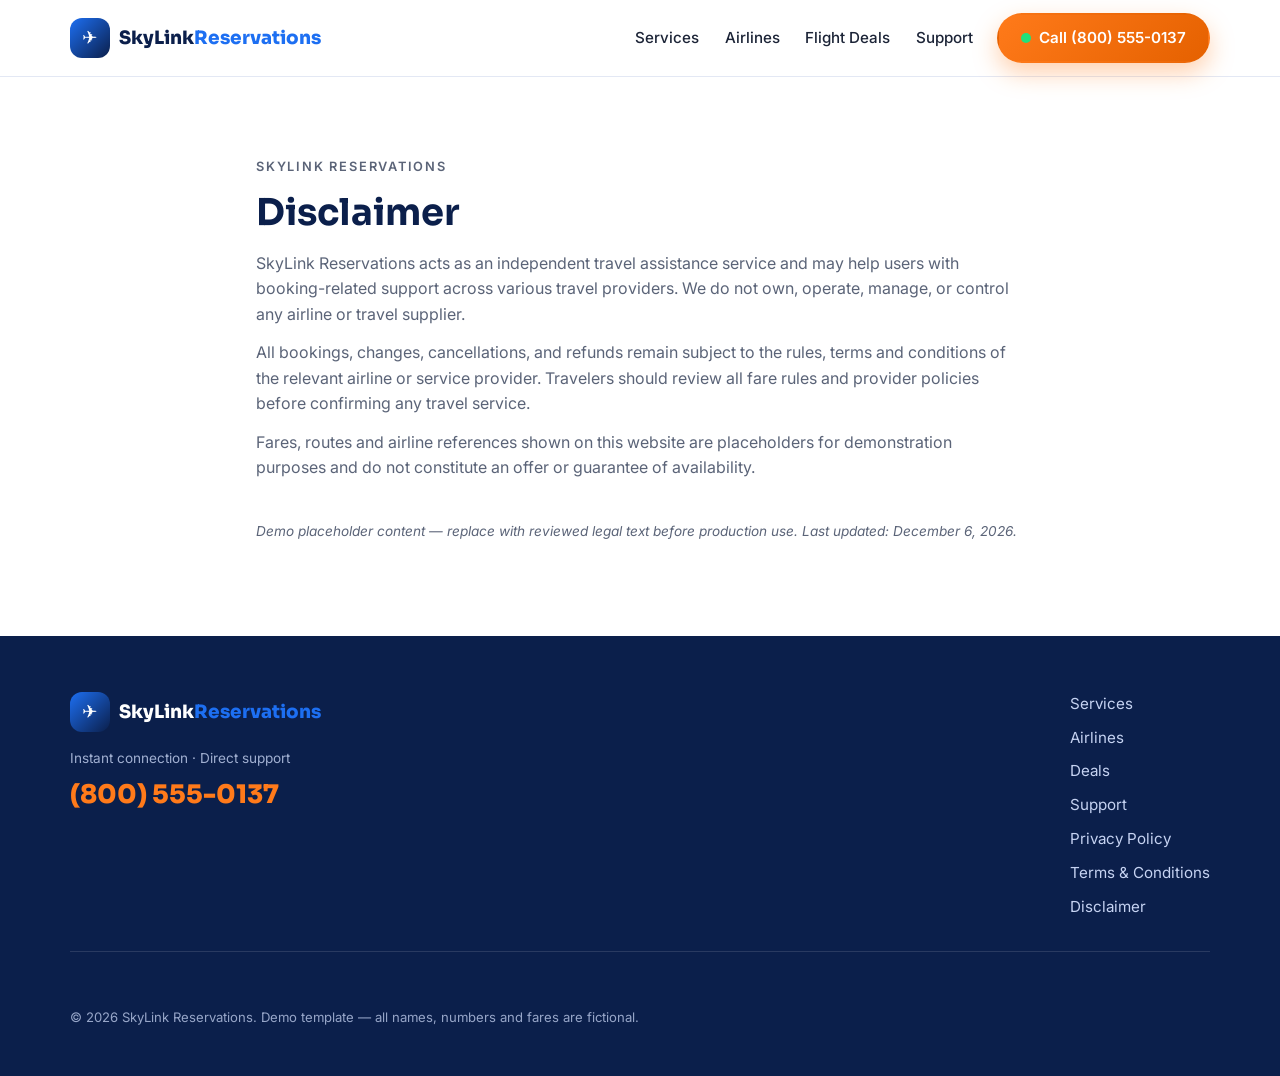
==== disclaimer.html @ 02e794c7 "Add files via upload" ====
<!DOCTYPE html>
<html lang="en">
<head>
  <meta charset="UTF-8" />
  <meta name="viewport" content="width=device-width, initial-scale=1.0" />
  <title>Disclaimer | SkyLink Reservations</title>
  <meta name="description" content="Disclaimer for SkyLink Reservations." />
  <link rel="preconnect" href="https://fonts.googleapis.com" />
  <link href="https://fonts.googleapis.com/css2?family=Sora:wght@400;600;700;800&family=Inter:wght@400;500;600&display=swap" rel="stylesheet" />
  <link rel="stylesheet" href="style.css" />
</head>
<body>

  <header class="site-header">
    <div class="container header-inner">
      <a class="brand" href="index.html">
        <span class="brand-icon">✈</span>
        <span class="brand-name">SkyLink<em>Reservations</em></span>
      </a>
      <nav class="main-nav">
        <a href="index.html#services">Services</a>
        <a href="index.html#airlines">Airlines</a>
        <a href="index.html#deals">Flight Deals</a>
        <a href="index.html#support">Support</a>
      </nav>
      <a class="btn btn-call header-call" href="tel:+18005550137">
        <span class="pulse-dot"></span> Call (800) 555-0137
      </a>
    </div>
  </header>

  <section class="section">
    <div class="container legal-page">
      <p class="eyebrow">SkyLink Reservations</p>
      <h1 class="section-title left">Disclaimer</h1>
      
      <p>SkyLink Reservations acts as an independent travel assistance service and may help users with booking-related support across various travel providers. We do not own, operate, manage, or control any airline or travel supplier.</p>
      <p>All bookings, changes, cancellations, and refunds remain subject to the rules, terms and conditions of the relevant airline or service provider. Travelers should review all fare rules and provider policies before confirming any travel service.</p>
      <p>Fares, routes and airline references shown on this website are placeholders for demonstration purposes and do not constitute an offer or guarantee of availability.</p>

      <p class="legal-note"><em>Demo placeholder content — replace with reviewed legal text before production use. Last updated: <span class="legal-date"></span>.</em></p>
    </div>
  </section>

  <footer class="site-footer">
    <div class="container footer-grid">
      <div>
        <a class="brand footer-brand" href="index.html">
          <span class="brand-icon">✈</span>
          <span class="brand-name">SkyLink<em>Reservations</em></span>
        </a>
        <p class="footer-call">Instant connection · Direct support</p>
        <a class="footer-phone" href="tel:+18005550137">(800) 555-0137</a>
      </div>
      <div class="footer-links">
        <a href="index.html#services">Services</a>
        <a href="index.html#airlines">Airlines</a>
        <a href="index.html#deals">Deals</a>
        <a href="index.html#support">Support</a>
        <a href="privacy-policy.html">Privacy Policy</a>
        <a href="terms.html">Terms &amp; Conditions</a>
        <a href="disclaimer.html">Disclaimer</a>
      </div>
    </div>
    <div class="container footer-disclaimer">
      <p class="footer-copy">© <span id="year"></span> SkyLink Reservations. Demo template — all names, numbers and fares are fictional.</p>
    </div>
  </footer>

  <script src="script.js"></script>
</body>
</html>
---- style.css ----
:root{
  --navy:#0b1f4b;
  --navy-2:#12295e;
  --blue:#1d6ff2;
  --blue-dark:#0f4fc4;
  --orange:#ff7a1a;
  --orange-dark:#e56100;
  --ink:#1c2437;
  --muted:#5b6478;
  --bg:#f5f7fc;
  --line:#e3e8f4;
  --white:#ffffff;
  --radius:18px;
  --shadow:0 18px 45px rgba(11,31,75,.12);
  --shadow-sm:0 8px 24px rgba(11,31,75,.08);
}

*{margin:0;padding:0;box-sizing:border-box}
html{scroll-behavior:smooth}
body{
  font-family:'Inter',system-ui,-apple-system,sans-serif;
  color:var(--ink);
  background:var(--white);
  line-height:1.6;
}
h1,h2,h3,h4{font-family:'Sora',sans-serif;line-height:1.2}
.container{width:min(1140px,92%);margin:0 auto}

/* ---------- Buttons ---------- */
.btn{
  display:inline-flex;align-items:center;gap:.55rem;
  padding:.7rem 1.35rem;border-radius:999px;
  font-weight:600;font-size:.95rem;text-decoration:none;
  border:2px solid transparent;cursor:pointer;
  transition:transform .18s ease,box-shadow .18s ease,background .18s ease;
  white-space:nowrap;
}
.btn:active{transform:scale(.97)}
.btn-call{
  background:linear-gradient(135deg,var(--orange),var(--orange-dark));
  color:#fff;box-shadow:0 10px 24px rgba(255,122,26,.35);
}
.btn-call:hover{transform:translateY(-2px);box-shadow:0 14px 30px rgba(255,122,26,.45)}
.btn-ghost{
  background:rgba(255,255,255,.08);color:#fff;
  border-color:rgba(255,255,255,.45);
}
.btn-ghost:hover{background:rgba(255,255,255,.18)}
.section .btn-ghost,.deal-card .btn-ghost{
  background:#fff;color:var(--blue);border-color:var(--blue);
}
.section .btn-ghost:hover,.deal-card .btn-ghost:hover{background:var(--blue);color:#fff}
.btn-lg{padding:.95rem 1.8rem;font-size:1.05rem}
.btn-block{width:100%;justify-content:center}

.pulse-dot{
  width:10px;height:10px;border-radius:50%;
  background:#22e07a;display:inline-block;flex:0 0 auto;
  box-shadow:0 0 0 0 rgba(34,224,122,.7);
  animation:pulse 1.6s infinite;
}
@keyframes pulse{
  0%{box-shadow:0 0 0 0 rgba(34,224,122,.7)}
  70%{box-shadow:0 0 0 10px rgba(34,224,122,0)}
  100%{box-shadow:0 0 0 0 rgba(34,224,122,0)}
}

/* ---------- Header ---------- */
.site-header{
  position:sticky;top:0;z-index:50;
  background:rgba(255,255,255,.92);backdrop-filter:blur(10px);
  border-bottom:1px solid var(--line);
}
.header-inner{display:flex;align-items:center;gap:1.5rem;padding:.8rem 0}
.brand{display:flex;align-items:center;gap:.55rem;text-decoration:none}
.brand-icon{
  width:40px;height:40px;border-radius:12px;display:grid;place-items:center;
  background:linear-gradient(135deg,var(--blue),var(--navy));color:#fff;font-size:1.15rem;
}
.brand-name{font-family:'Sora',sans-serif;font-weight:800;color:var(--navy);font-size:1.15rem}
.brand-name em{font-style:normal;color:var(--blue)}
.main-nav{display:flex;gap:1.6rem;margin-left:auto}
.main-nav a{
  text-decoration:none;color:var(--ink);font-weight:500;font-size:.95rem;
  position:relative;padding:.2rem 0;
}
.main-nav a::after{
  content:"";position:absolute;left:0;bottom:-3px;height:2px;width:0;
  background:var(--orange);transition:width .25s ease;
}
.main-nav a:hover::after{width:100%}
.nav-toggle{
  display:none;background:none;border:none;font-size:1.5rem;color:var(--navy);cursor:pointer;
}

/* ---------- Hero ---------- */
.hero{position:relative;overflow:hidden;color:#fff;background:var(--navy)}
.hero-bg{
  position:absolute;inset:0;
  background:
    radial-gradient(720px 420px at 85% 10%,rgba(29,111,242,.55),transparent 60%),
    radial-gradient(520px 380px at 10% 90%,rgba(255,122,26,.28),transparent 60%),
    linear-gradient(160deg,var(--navy) 0%,var(--navy-2) 55%,#0d2a63 100%);
}
.hero-bg::after{
  content:"";position:absolute;inset:0;opacity:.07;
  background-image:repeating-linear-gradient(45deg,#fff 0 1px,transparent 1px 14px);
}
.hero-inner{
  position:relative;display:grid;grid-template-columns:1.15fr .85fr;
  gap:3rem;align-items:center;padding:5rem 0 4.5rem;
}
.eyebrow{
  font-size:.8rem;font-weight:600;letter-spacing:.14em;text-transform:uppercase;
  color:var(--orange);margin-bottom:1rem;
}
.hero h1{font-size:clamp(2rem,4.4vw,3.3rem);font-weight:800;margin-bottom:1.1rem}
.hero h1 span{
  background:linear-gradient(90deg,#8db6ff,#fff);
  -webkit-background-clip:text;background-clip:text;color:transparent;
}
.hero-sub{font-size:1.08rem;color:#ccd8f5;max-width:34rem;margin-bottom:1.8rem}
.hero-actions{display:flex;flex-wrap:wrap;gap:1rem;margin-bottom:.9rem}
.wait-time{color:#aebcE4;font-size:.92rem}
.wait-time strong{color:#22e07a}
.hero-chips{
  list-style:none;display:flex;flex-wrap:wrap;gap:.7rem;margin-top:1.6rem;
}
.hero-chips li{
  background:rgba(255,255,255,.1);border:1px solid rgba(255,255,255,.2);
  padding:.5rem 1rem;border-radius:999px;font-size:.88rem;font-weight:500;
}

/* Hero callback card */
.hero-card{
  background:#fff;color:var(--ink);border-radius:var(--radius);
  box-shadow:var(--shadow);padding:1.8rem;
}
.hero-card-head{display:flex;flex-direction:column;gap:.4rem;margin-bottom:1.2rem}
.hero-card-head h3{font-size:1.35rem;color:var(--navy)}
.live-badge{
  display:inline-flex;align-items:center;gap:.45rem;
  font-size:.72rem;font-weight:700;letter-spacing:.12em;color:#0c9b58;
}
.callback-form{display:flex;flex-direction:column;gap:1rem}
.callback-form label{
  font-size:.85rem;font-weight:600;color:var(--muted);
  display:flex;flex-direction:column;gap:.35rem;
}
.callback-form input,.callback-form select{
  padding:.75rem .9rem;border:1.5px solid var(--line);border-radius:12px;
  font:inherit;font-size:.95rem;color:var(--ink);background:var(--bg);
  transition:border-color .2s,box-shadow .2s;
}
.callback-form input:focus,.callback-form select:focus{
  outline:none;border-color:var(--blue);box-shadow:0 0 0 3px rgba(29,111,242,.15);
  background:#fff;
}
.form-note{font-size:.82rem;color:var(--muted);text-align:center}
.form-note.success{color:#0c9b58;font-weight:600}
.form-note.error{color:#d92d20;font-weight:600}

/* ---------- Trust bar ---------- */
.trust-bar{background:var(--blue);color:#fff}
.trust-grid{
  display:grid;grid-template-columns:repeat(4,1fr);
  gap:1rem;padding:1.6rem 0;text-align:center;
}
.trust-item strong{display:block;font-family:'Sora',sans-serif;font-size:1.7rem}
.trust-item span{font-size:.85rem;opacity:.85}

/* ---------- Sections ---------- */
.section{padding:5rem 0}
.section-alt{background:var(--bg)}
.section-title{
  font-size:clamp(1.6rem,3vw,2.3rem);color:var(--navy);
  text-align:center;max-width:44rem;margin:0 auto 1rem;
}
.section-title.left{text-align:left;margin:0 0 1rem}
.section-sub{
  text-align:center;color:var(--muted);max-width:40rem;
  margin:0 auto 3rem;
}
.eyebrow.center{text-align:center}

/* Feature cards */
.card-grid{display:grid;grid-template-columns:repeat(3,1fr);gap:1.8rem}
.feature-card{
  background:#fff;border:1px solid var(--line);border-radius:var(--radius);
  padding:2.4rem 1.8rem;position:relative;box-shadow:var(--shadow-sm);
  transition:transform .25s ease,box-shadow .25s ease;
}
.feature-card:hover{transform:translateY(-6px);box-shadow:var(--shadow)}
.icon-ring{
  width:76px;height:76px;border-radius:50%;display:grid;place-items:center;
  font-size:1.9rem;margin-bottom:1.2rem;
  background:radial-gradient(circle at 30% 30%,#e7f0ff,#cfe1ff);
  border:6px solid #eef4ff;box-shadow:inset 0 0 0 2px #dbe8ff;
}
.card-num{
  position:absolute;top:1.4rem;right:1.6rem;
  font-family:'Sora',sans-serif;font-weight:800;font-size:1.4rem;color:#d7e2f7;
}
.feature-card h3{color:var(--navy);margin-bottom:.6rem;font-size:1.15rem}
.feature-card p{color:var(--muted);font-size:.95rem}

/* Airlines */
.airline-grid{display:grid;grid-template-columns:repeat(3,1fr);gap:1.2rem}
.airline-item{
  background:#fff;border:1px solid var(--line);border-radius:14px;
  padding:1.15rem 1.4rem;font-weight:600;color:var(--navy);
  display:flex;align-items:center;gap:.7rem;box-shadow:var(--shadow-sm);
  transition:transform .2s ease,border-color .2s ease;
}
.airline-item:hover{transform:translateY(-3px);border-color:var(--blue)}
.airline-num{font-family:'Sora',sans-serif;color:var(--blue);font-size:.85rem}
.airline-item .plane{margin-left:auto;color:var(--orange)}

/* Desk section */
.desk-grid{display:grid;grid-template-columns:1.1fr .9fr;gap:3.5rem;align-items:center}
.desk-copy p{color:var(--muted);margin-bottom:1.4rem;max-width:32rem}
.check-list{list-style:none;display:flex;flex-direction:column;gap:.65rem;margin-bottom:2rem}
.check-list li{color:var(--ink);font-weight:500}
.desk-badge{display:flex;flex-direction:column;align-items:center;gap:1.4rem}
.badge-circle{
  width:230px;height:230px;border-radius:50%;
  background:radial-gradient(circle at 32% 28%,#ffffff,#e9f0fd 70%);
  border:10px solid #f0f5ff;box-shadow:var(--shadow),inset 0 0 0 2px #dbe7fb;
  display:flex;flex-direction:column;align-items:center;justify-content:center;gap:.15rem;
  color:var(--navy);
}
.badge-headset{font-size:2.6rem}
.badge-circle strong{font-family:'Sora',sans-serif;font-size:2rem}
.badge-circle span:last-child{font-size:.95rem;color:var(--muted)}
.badge-tag{
  background:var(--navy);color:#fff;font-size:.78rem;font-weight:700;
  letter-spacing:.14em;padding:.65rem 1.3rem;border-radius:999px;
  box-shadow:var(--shadow-sm);
}

/* Deals */
.deal-grid{display:grid;grid-template-columns:repeat(3,1fr);gap:1.8rem}
.deal-card{
  background:#fff;border:1px solid var(--line);border-radius:var(--radius);
  padding:2rem 1.6rem;text-align:center;box-shadow:var(--shadow-sm);
  transition:transform .25s ease,box-shadow .25s ease;
}
.deal-card:hover{transform:translateY(-6px);box-shadow:var(--shadow)}
.deal-route{
  font-family:'Sora',sans-serif;font-weight:700;color:var(--navy);
  font-size:1.05rem;margin-bottom:.8rem;
}
.deal-route span{color:var(--orange)}
.deal-price{
  font-family:'Sora',sans-serif;font-weight:800;color:var(--blue);
  font-size:3rem;line-height:1;margin-bottom:.5rem;
}
.deal-price sup{font-size:1.2rem;vertical-align:super}
.deal-note{color:var(--muted);font-size:.85rem;margin-bottom:1.4rem}
.deal-disclaimer{
  text-align:center;color:var(--muted);font-size:.8rem;margin-top:2rem;
}

/* ---------- Footer ---------- */
.site-footer{background:var(--navy);color:#c6d3f2}
.footer-grid{
  display:flex;flex-wrap:wrap;gap:2rem;justify-content:space-between;
  padding:3.5rem 0 2rem;border-bottom:1px solid rgba(255,255,255,.12);
}
.footer-brand .brand-name{color:#fff}
.footer-call{font-size:.85rem;margin:1rem 0 .3rem;opacity:.8}
.footer-phone{
  font-family:'Sora',sans-serif;font-size:1.6rem;font-weight:800;
  color:var(--orange);text-decoration:none;
}
.footer-phone:hover{text-decoration:underline}
.footer-links{display:flex;flex-direction:column;gap:.6rem}
.footer-links a{color:#c6d3f2;text-decoration:none;font-size:.95rem}
.footer-links a:hover{color:#fff}
.footer-disclaimer{padding:2rem 0 3rem}
.footer-disclaimer h4{color:#fff;margin-bottom:.7rem;font-size:.95rem;letter-spacing:.08em}
.footer-disclaimer p{font-size:.82rem;opacity:.75;max-width:62rem}
.footer-copy{margin-top:1.4rem;opacity:.55}

/* ---------- Floating call button ---------- */
.float-call{
  display:none;position:fixed;right:1.1rem;bottom:1.1rem;z-index:60;
  width:58px;height:58px;border-radius:50%;place-items:center;
  background:linear-gradient(135deg,var(--orange),var(--orange-dark));
  color:#fff;font-size:1.5rem;text-decoration:none;
  box-shadow:0 12px 28px rgba(255,122,26,.5);
  animation:ring 2.4s infinite;
}
@keyframes ring{
  0%,88%,100%{transform:rotate(0)}
  90%{transform:rotate(-12deg)}92%{transform:rotate(12deg)}
  94%{transform:rotate(-10deg)}96%{transform:rotate(10deg)}98%{transform:rotate(-6deg)}
}

/* ---------- Reveal on scroll ---------- */
.reveal{opacity:0;transform:translateY(26px);transition:opacity .6s ease,transform .6s ease}
.reveal.visible{opacity:1;transform:none}

/* ---------- Responsive ---------- */
@media(max-width:960px){
  .hero-inner{grid-template-columns:1fr;padding:3.5rem 0 3rem}
  .card-grid,.deal-grid{grid-template-columns:1fr 1fr}
  .airline-grid{grid-template-columns:1fr 1fr}
  .desk-grid{grid-template-columns:1fr}
  .trust-grid{grid-template-columns:repeat(2,1fr);gap:1.6rem}
}
@media(max-width:640px){
  .main-nav{
    position:absolute;top:100%;left:0;right:0;
    flex-direction:column;background:#fff;padding:1rem 5%;
    border-bottom:1px solid var(--line);display:none;
  }
  .main-nav.open{display:flex}
  .header-call{display:none}
  .nav-toggle{display:block;margin-left:auto}
  .card-grid,.deal-grid,.airline-grid{grid-template-columns:1fr}
  .float-call{display:grid}
  .hero-actions .btn{width:100%;justify-content:center}
}

/* ---------- Legal pages ---------- */
.legal-page{max-width:48rem}
.legal-page h2{color:var(--navy);font-size:1.15rem;margin:2rem 0 .6rem}
.legal-page p{color:var(--muted);margin-bottom:.8rem}
.legal-note{margin-top:2.5rem;font-size:.85rem}
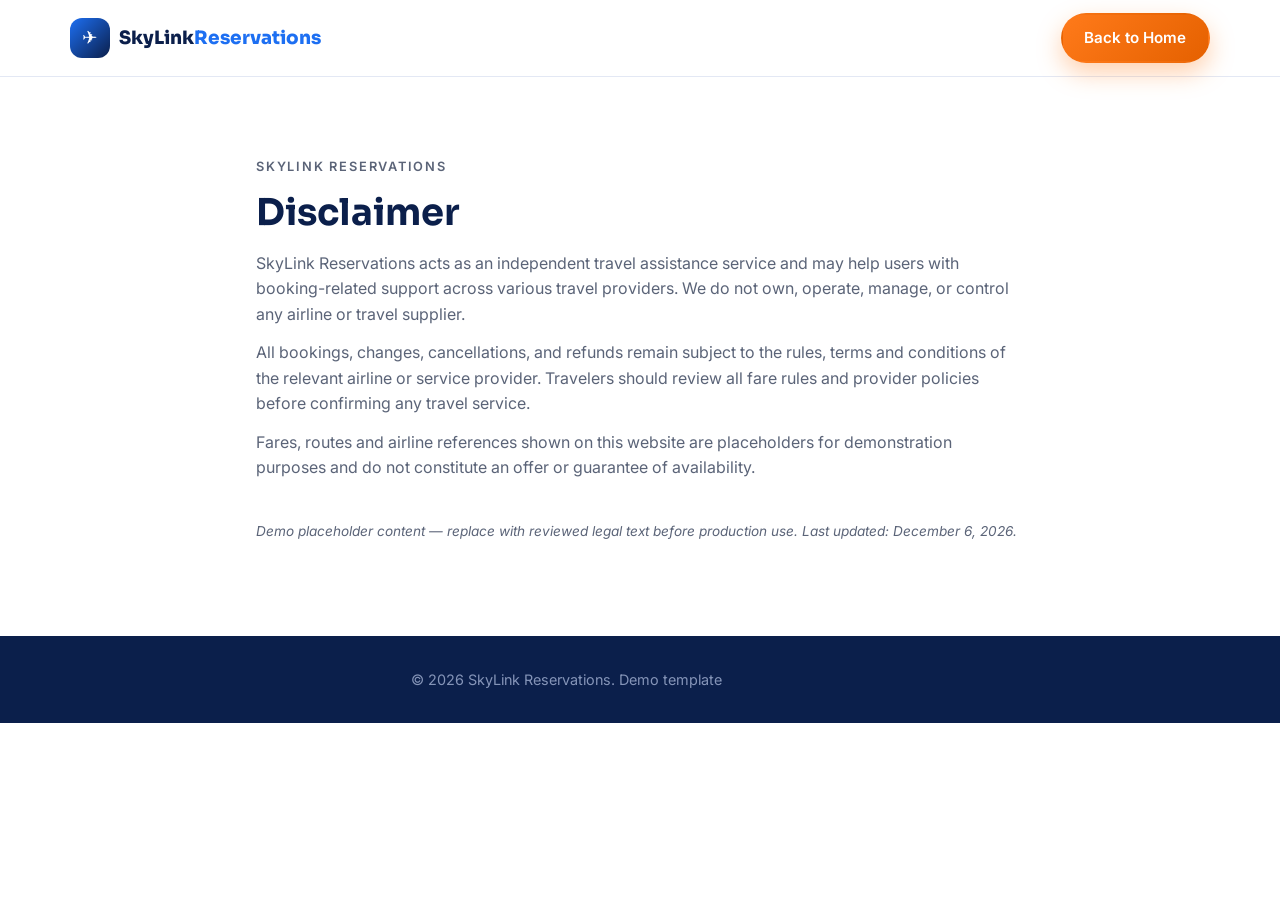
==== commit 79f0f981: "Simplify footer and remove main navigation Removed navigation links and updated footer content." ====
--- a/disclaimer.html
+++ b/disclaimer.html
@@ -17,14 +17,8 @@
         <span class="brand-icon">✈</span>
         <span class="brand-name">SkyLink<em>Reservations</em></span>
       </a>
-      <nav class="main-nav">
-        <a href="index.html#services">Services</a>
-        <a href="index.html#airlines">Airlines</a>
-        <a href="index.html#deals">Flight Deals</a>
-        <a href="index.html#support">Support</a>
-      </nav>
-      <a class="btn btn-call header-call" href="tel:+18005550137">
-        <span class="pulse-dot"></span> Call (800) 555-0137
+      <a class="btn btn-call header-call" href="index.html">
+        Back to Home
       </a>
     </div>
   </header>
@@ -43,27 +37,8 @@
   </section>
 
   <footer class="site-footer">
-    <div class="container footer-grid">
-      <div>
-        <a class="brand footer-brand" href="index.html">
-          <span class="brand-icon">✈</span>
-          <span class="brand-name">SkyLink<em>Reservations</em></span>
-        </a>
-        <p class="footer-call">Instant connection · Direct support</p>
-        <a class="footer-phone" href="tel:+18005550137">(800) 555-0137</a>
-      </div>
-      <div class="footer-links">
-        <a href="index.html#services">Services</a>
-        <a href="index.html#airlines">Airlines</a>
-        <a href="index.html#deals">Deals</a>
-        <a href="index.html#support">Support</a>
-        <a href="privacy-policy.html">Privacy Policy</a>
-        <a href="terms.html">Terms &amp; Conditions</a>
-        <a href="disclaimer.html">Disclaimer</a>
-      </div>
-    </div>
     <div class="container footer-disclaimer">
-      <p class="footer-copy">© <span id="year"></span> SkyLink Reservations. Demo template — all names, numbers and fares are fictional.</p>
+      <p class="footer-copy">© 2026 SkyLink Reservations. Demo template</p>
     </div>
   </footer>
 
--- a/style.css
+++ b/style.css
@@ -282,6 +282,17 @@
 .footer-disclaimer p{font-size:.82rem;opacity:.75;max-width:62rem}
 .footer-copy{margin-top:1.4rem;opacity:.55}
 
+/* ---------- Footer simplified variant for terms.html (when only copyright exists) ---------- */
+.site-footer:has(> .container.footer-disclaimer:only-child){
+  padding:2rem 0
+}
+.site-footer:has(> .container.footer-disclaimer:only-child) .footer-disclaimer{
+  padding:0;text-align:center
+}
+.site-footer:has(> .container.footer-disclaimer:only-child) .footer-copy{
+  margin:0;opacity:.65;font-size:.9rem;text-align:center;width:100%
+}
+
 /* ---------- Floating call button ---------- */
 .float-call{
   display:none;position:fixed;right:1.1rem;bottom:1.1rem;z-index:60;
@@ -328,3 +339,13 @@
 .legal-page h2{color:var(--navy);font-size:1.15rem;margin:2rem 0 .6rem}
 .legal-page p{color:var(--muted);margin-bottom:.8rem}
 .legal-note{margin-top:2.5rem;font-size:.85rem}
+
+/* Terms page header fix - keep Back to Home visible */
+.legal-page ~ .site-footer,
+body:has(.legal-page) .site-header .header-call{
+  display:inline-flex !important;
+}
+
+/* terms-header-fix: Keep Back to Home visible on terms.html even on mobile */
+body:has(.legal-page) .header-inner{justify-content:space-between}
+body:has(.legal-page) .site-header .header-call{display:inline-flex !important}
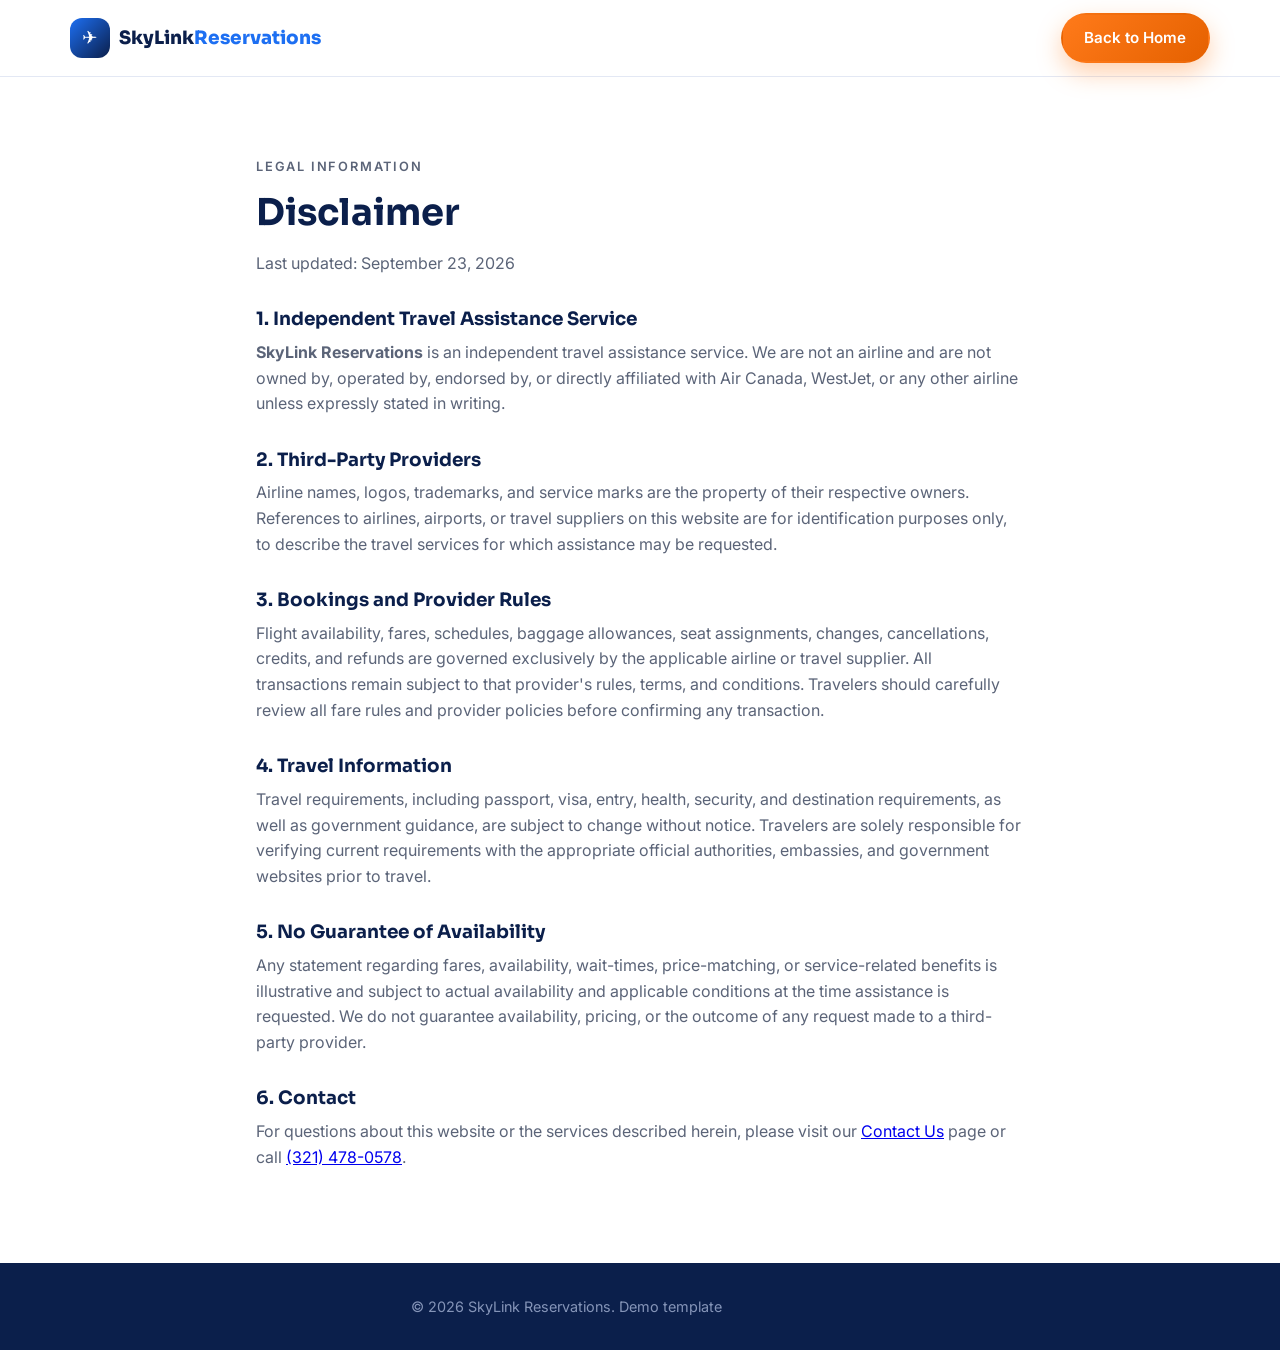
==== commit 52448eab: "Revise disclaimer content and structure Updated the disclaimer content to provide clearer legal info" ====
--- a/disclaimer.html
+++ b/disclaimer.html
@@ -23,16 +23,29 @@
     </div>
   </header>
 
-  <section class="section">
+    <section class="section">
     <div class="container legal-page">
-      <p class="eyebrow">SkyLink Reservations</p>
+      <p class="eyebrow">Legal Information</p>
       <h1 class="section-title left">Disclaimer</h1>
+      <p class="legal-updated">Last updated: September 23, 2026</p>
       
-      <p>SkyLink Reservations acts as an independent travel assistance service and may help users with booking-related support across various travel providers. We do not own, operate, manage, or control any airline or travel supplier.</p>
-      <p>All bookings, changes, cancellations, and refunds remain subject to the rules, terms and conditions of the relevant airline or service provider. Travelers should review all fare rules and provider policies before confirming any travel service.</p>
-      <p>Fares, routes and airline references shown on this website are placeholders for demonstration purposes and do not constitute an offer or guarantee of availability.</p>
+      <h2>1. Independent Travel Assistance Service</h2>
+      <p><strong>SkyLink Reservations</strong> is an independent travel assistance service. We are not an airline and are not owned by, operated by, endorsed by, or directly affiliated with Air Canada, WestJet, or any other airline unless expressly stated in writing.</p>
 
-      <p class="legal-note"><em>Demo placeholder content — replace with reviewed legal text before production use. Last updated: <span class="legal-date"></span>.</em></p>
+      <h2>2. Third-Party Providers</h2>
+      <p>Airline names, logos, trademarks, and service marks are the property of their respective owners. References to airlines, airports, or travel suppliers on this website are for identification purposes only, to describe the travel services for which assistance may be requested.</p>
+
+      <h2>3. Bookings and Provider Rules</h2>
+      <p>Flight availability, fares, schedules, baggage allowances, seat assignments, changes, cancellations, credits, and refunds are governed exclusively by the applicable airline or travel supplier. All transactions remain subject to that provider's rules, terms, and conditions. Travelers should carefully review all fare rules and provider policies before confirming any transaction.</p>
+
+      <h2>4. Travel Information</h2>
+      <p>Travel requirements, including passport, visa, entry, health, security, and destination requirements, as well as government guidance, are subject to change without notice. Travelers are solely responsible for verifying current requirements with the appropriate official authorities, embassies, and government websites prior to travel.</p>
+
+      <h2>5. No Guarantee of Availability</h2>
+      <p>Any statement regarding fares, availability, wait-times, price-matching, or service-related benefits is illustrative and subject to actual availability and applicable conditions at the time assistance is requested. We do not guarantee availability, pricing, or the outcome of any request made to a third-party provider.</p>
+
+      <h2>6. Contact</h2>
+      <p>For questions about this website or the services described herein, please visit our <a href="index.html#support">Contact Us</a> page or call <a href="tel:+13214780578">(321) 478-0578</a>.</p>
     </div>
   </section>
 
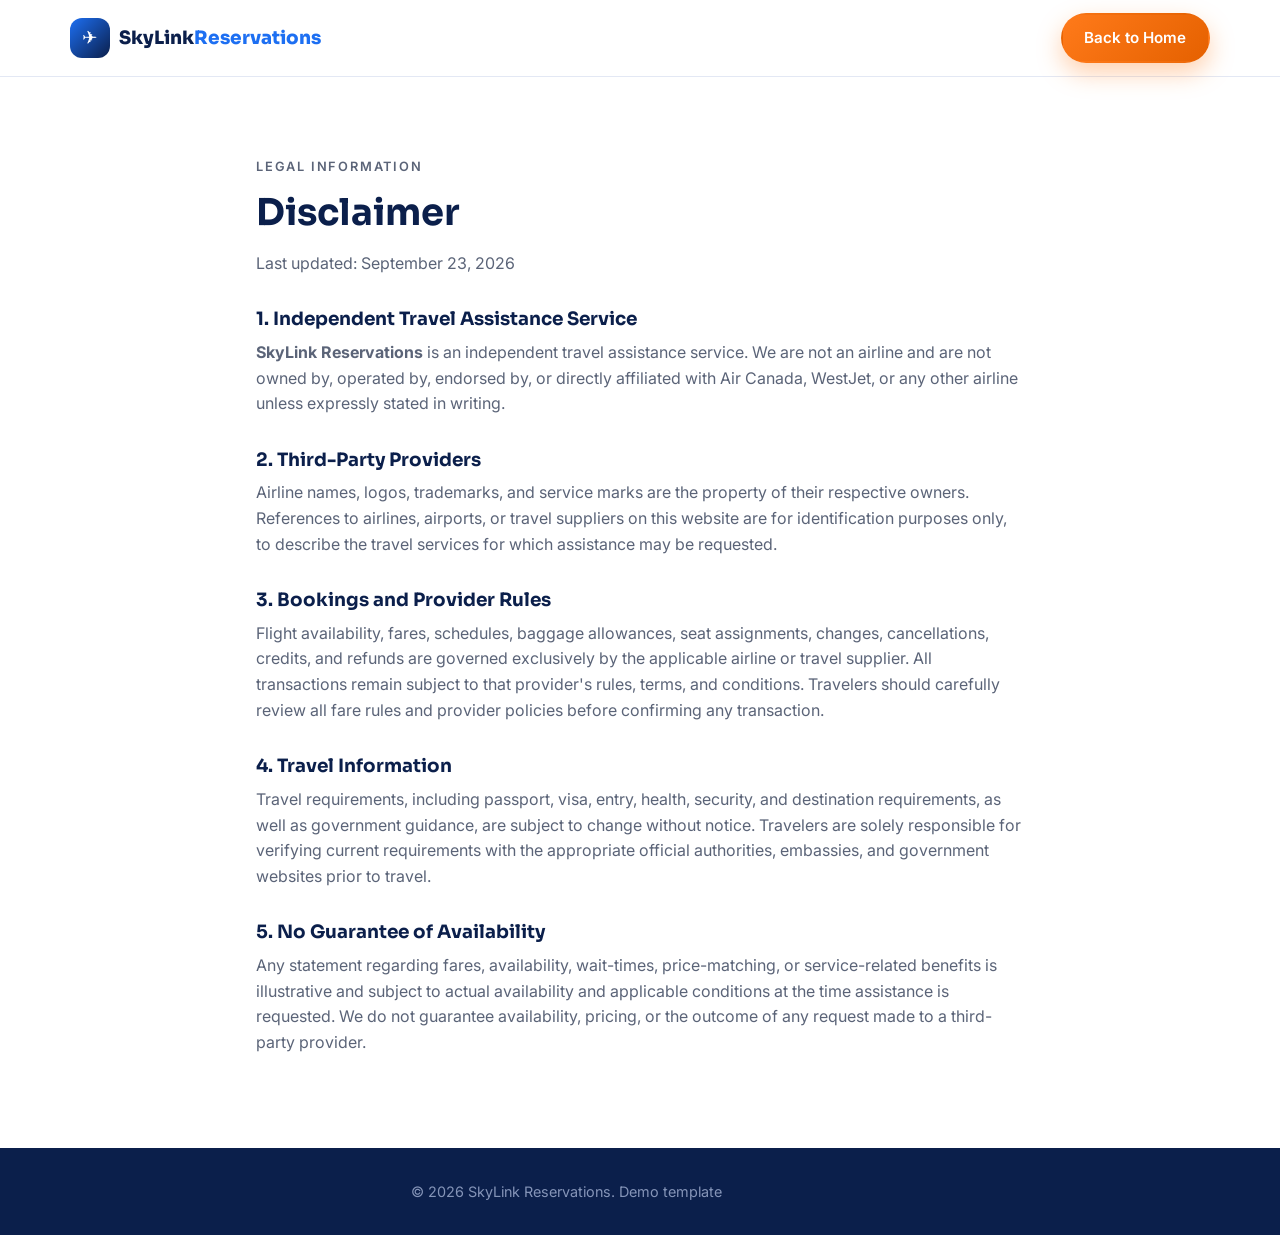
==== commit 9840b2fc: "Remove contact section from disclaimer.html Removed contact information section from disclaimer." ====
--- a/disclaimer.html
+++ b/disclaimer.html
@@ -44,8 +44,6 @@
       <h2>5. No Guarantee of Availability</h2>
       <p>Any statement regarding fares, availability, wait-times, price-matching, or service-related benefits is illustrative and subject to actual availability and applicable conditions at the time assistance is requested. We do not guarantee availability, pricing, or the outcome of any request made to a third-party provider.</p>
 
-      <h2>6. Contact</h2>
-      <p>For questions about this website or the services described herein, please visit our <a href="index.html#support">Contact Us</a> page or call <a href="tel:+13214780578">(321) 478-0578</a>.</p>
     </div>
   </section>
 
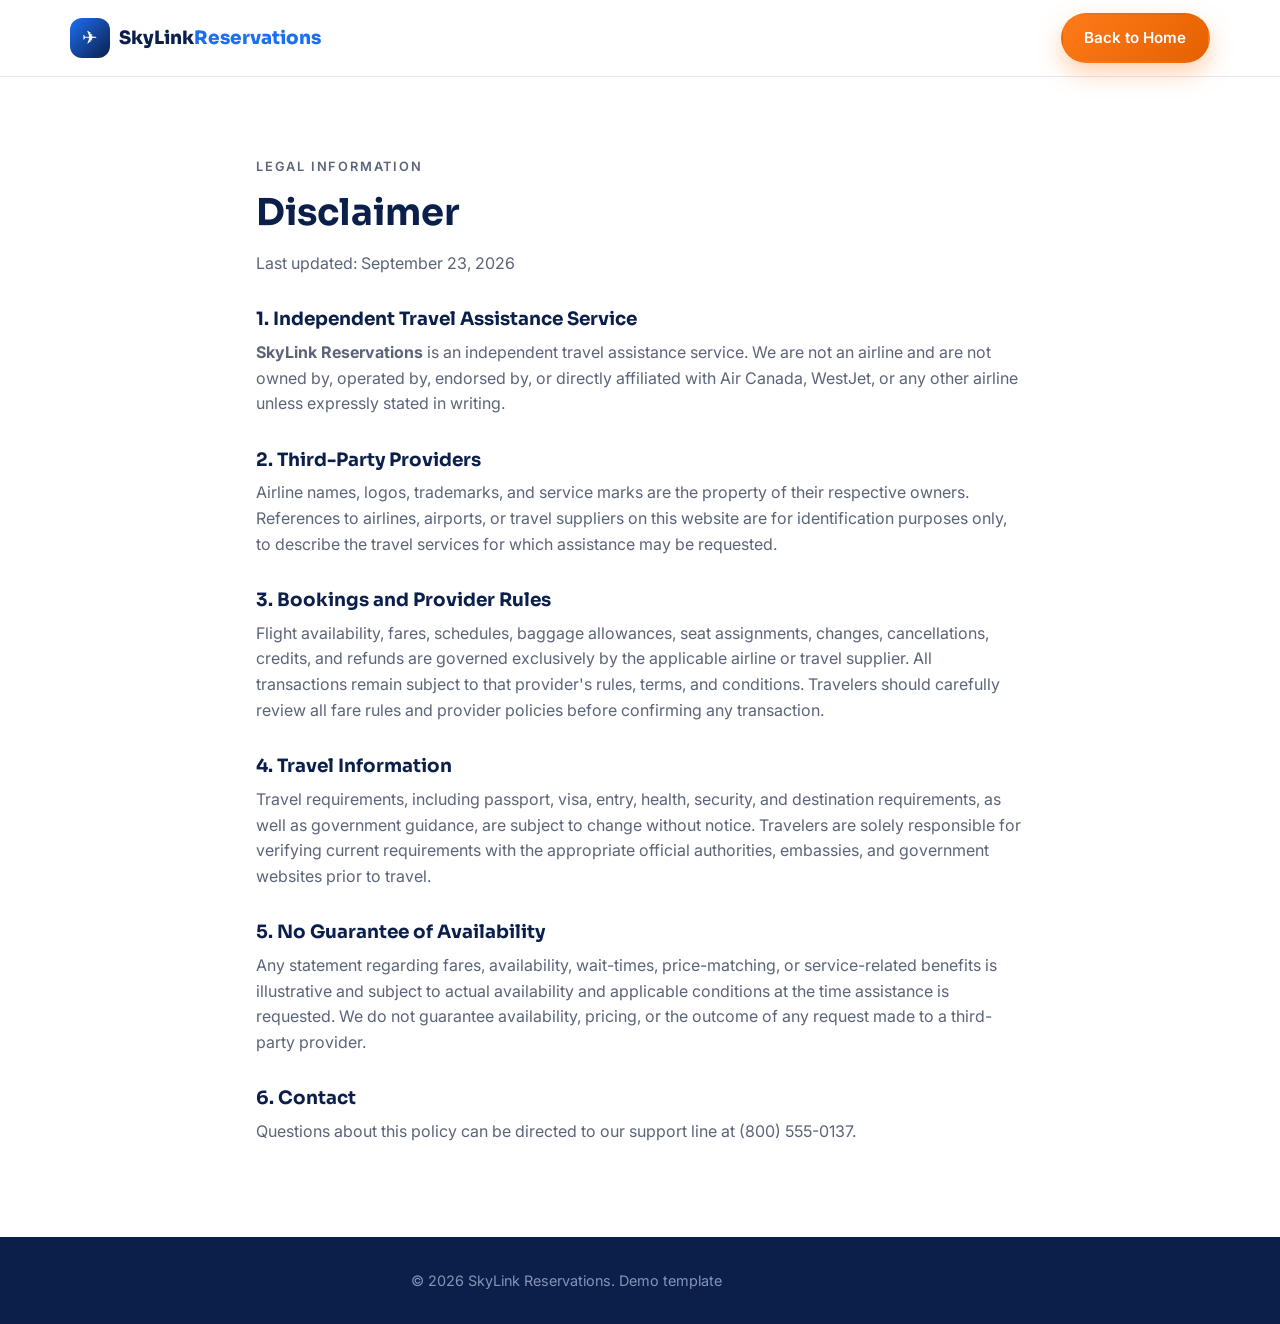
==== commit fe960839: "Add contact information section to disclaimer" ====
--- a/disclaimer.html
+++ b/disclaimer.html
@@ -44,6 +44,8 @@
       <h2>5. No Guarantee of Availability</h2>
       <p>Any statement regarding fares, availability, wait-times, price-matching, or service-related benefits is illustrative and subject to actual availability and applicable conditions at the time assistance is requested. We do not guarantee availability, pricing, or the outcome of any request made to a third-party provider.</p>
 
+      <h2>6. Contact</h2>
+      <p>Questions about this policy can be directed to our support line at (800) 555-0137.</p>
     </div>
   </section>
 
